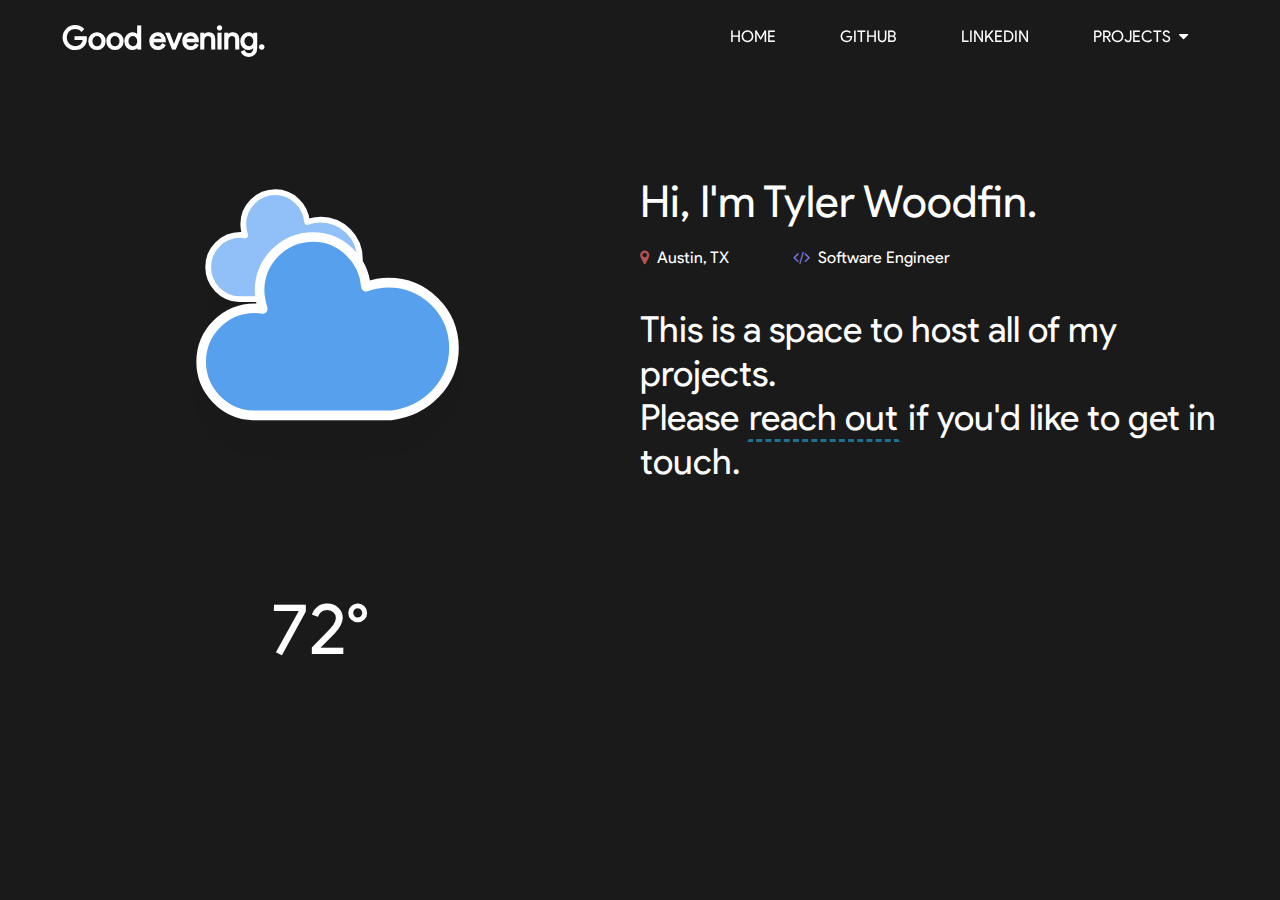
==== index.html @ 0537c190 "Added sample weather to left column, need to add actions to right" ====
<html xmlns="http://www.w3.org/1999/xhtml" xml:lang="en" lang="en">
  <head>
    <title>AlarmUI</title>

    <!-- Libraries -->
    <script src="https://ajax.googleapis.com/ajax/libs/jquery/3.4.1/jquery.min.js"></script>
    <link rel="stylesheet" href="https://cdnjs.cloudflare.com/ajax/libs/font-awesome/4.7.0/css/font-awesome.min.css">

    <!-- CSS -->
    <link rel="stylesheet" type="text/css" href="../assets/style.css">

    <meta name="viewport" content="width=device-width, initial-scale=1">
    <meta charset="UTF-8">
    <meta name="description" content="Tyler Woodfin is a software consultant in Austin, Texas.">
    <meta name="keywords" content="tyler, woodfin, consultant, austin">
    <meta name="viewport" content="width=device-width, initial-scale=1.0">

    <!-- Favicon -->   
    <link href="../assets/favicon.ico" rel="shortcut icon"/>

    <!-- Load remaining coments -->
    <script src="../assets/theme.js"></script>

  </head>

  <!-- Thanks for looking at my source code! If you'd like to know more about my skills and qualifications, please request a resume through the feedback link on this page. -->

  <body>

    <div id="topBar"></div> <!-- Use this to insert topBar.html -->
    
    <div class="column1">
        <img src="assets/weather/cloudy.svg" style="top: 0px; width: 80%; margin-left: 10%;"></img>
        <p style="font-size: 72px; font-weight:300; bottom: 60px; text-align: center;">72°</p>
    </div>

    <div class="column2">
        <h1 class="headline">Hi, I'm Tyler Woodfin.</h1>
        
        <p style="font-size: 18px; padding-bottom: 20px;">

          <div class="attributeContainer">
            <div class="attributeMap"><em class="fa fa-map-marker" aria-hidden="true"></em>Austin, TX</div>
            <div class="attributeCode"><em class="fa fa-code"></em>Software Engineer</div>
          </div>
        
        </p>

        <h2 id="bodyFeedback">
          This is a space to host all of my projects.<br>Please <a onClick="feedback()" class="dashed" >reach out</a> if you'd like to get in touch.
        </h2>
    </div>

  </body>
</html>
---- assets/style.css ----
/* GLOBAL */

    html {
        box-sizing: border-box;
        background: #1a1a1a;
      }

    *,
    *:before,
    *:after {
        box-sizing: inherit;
        padding: 0;
        margin: 0;
        list-style: none;
        text-decoration: none;
    }

    @font-face {
      font-family: 'productSans';
      src: url('productSans.ttf');
    }

    /* @font-face {
      font-family: 'Roboto Slab', serif;
    } */

    body {
        font-family: "productSans", -apple-system, BlinkMacSystemFont, "avenir next", avenir, "helvetica neue", helvetica, ubuntu, roboto, noto, "segoe ui", arial, sans-serif;
        height: 100%;
        color: #fff;
    }

    header {
      padding-bottom: 80px;
      margin-bottom: -7px;
    }

/* TopNav */
    nav {
      /* background: #1a1a1a; */
      position: fixed;
      right: 0;
      width: 100%;
      height: auto;
      z-index: 1;
      display: flex;
      justify-content: space-between;
      align-items: center;
      padding: 0 60px;
    }

    #appsButton {
        color: #fff;
    }

    nav #brand {
      font-size: 32px;
      font-weight: bold;
      color: #fff;
      padding-left: 2px;
    }
    nav #menu {
      position: relative;
      display: flex;
      height: 100%;
    }
    nav li {
      padding: 0px 30px;
      cursor: pointer;
      line-height: 70px;
      transition: all 0.2s ease-out;
      border: 2px solid transparent;
      color: #fff;
      width: 100%;
    }

    nav li:hover {
      background: #333;
      border: 2px solid #fff;
    }

    #appMenu {
      display: none;
      width: 33%;
      float: right;
      z-index: 0;
    }

    .appMenuUL {
      float: right;
      border: 2px solid #fff;
      background: #1a1a1a;
      /* display: flex; */
    }

    #hamburger {
      position: fixed;
      right: 25px;
      z-index: 999;
      width: 40px;
      height: 40px;
      cursor: pointer;
      transition: all 0.3s ease-out;
      visibility: hidden;
      opacity: 0;
    }
    #hamburger .line {
      height: 7px;
      background: #fff;
      margin: 5px auto;
      backface-visibility: hidden;
    }

    #hamburger.active #one {
      transform: rotate(45deg) translateX(6px) translateY(6px);
      /* background: #d55b5b; */
    }
    #hamburger.active #two {
      opacity: 0;
      /* background: #d55b5b; */
    }
    #hamburger.active #three {
      transform: rotate(-45deg) translateX(10px) translateY(-12px);
      /* background: #d55b5b; */
    }

    #storePage {
      display: none;
    }

    .mobile-menu {
      z-index: 0;
      position: absolute;
      top: 0px;
      background: #1a1a1a;
      width: 100%;
      height: 100%;
      visibility: hidden;
      opacity: 0;
      transition: all 0.3s ease-out;
      display: table;
    }
    .mobile-menu .mobile-menu__items {
      height: 50px;
      display: table-cell;
      vertical-align: middle;
    }
    .mobile-menu .mobile-menu__items li {
      display: block;
      text-align: center;
      padding: 20px 0;
      text-align: center;
      font-size: 35px;
      min-height: 50px;
      font-weight: bold;
      cursor: pointer;
      transition: all 0.3s ease-out;
      color: #fff;
    }
    .mobile-menu .mobile-menu__items li:hover {
      color: #fff;
      background: #212121;
    }
    .mobile-menu .mobile-menu__items li:hover a {
      transition: all 0.3s ease-out;
      color: #fff;
    }
    .mobile-menu .mobile-menu__items li a {
      color: #fff;
    }
    .mobile-menu.active {
      visibility: visible;
      opacity: 0.95;
      position: fixed;  /* lock scrolling on mobile */
    }

    .subnav {
      float: left;
      overflow: hidden;
    }
  
    .subnav .subnavbtn {
      font-size: 16px;  
      border: none;
      outline: none;
      color: white;
      padding: 14px 16px;
      background-color: inherit;
      margin: 0;
    }

    .subnav-content {
      display: none;
      position: absolute;
      left: 0;
      background-color: red;
      width: 100%;
      z-index: 1;
    }

    .subnav:hover .subnavbtn {
      background-color: red;
    }
    
    .subnav-content a {
      float: left;
      color: white;
      text-decoration: none;
    }
    
    .subnav-content a:hover {
      display: block;
      background-color: #eee;
      color: black;
    }
    
    .subnav:hover .subnav-content {
      display: block;
    }

/* Body */

    .attributeContainer {
      padding-bottom: 40px;
    }

    .attributeMap {
      display: inline-block;
      padding-right: 60px;
    }

    .attributeCode {
      display: inline-block;
    }

    .fa-map-marker {
      color: #b45353;
      padding-right: 8px;
    }

    .fa-code {
      color: #7f7fe6;
      padding-right: 8px;
    }

    .column1 {
      float: left;
      width: 50%;
      /* margin-top: 8%; */
    } /* Update landscape mobile when updating this */

    .column2 {
      float: left;
      width: 50%;
      padding-right: 60px;
      margin-top: 8%;
    }

    .face {
      display: block;
      max-height: 45vh;
      margin-left: auto;
      margin-right: auto;
      margin-bottom: 40px;
      image-orientation: from-image;
      -webkit-box-shadow: -14px 21px 28px -2px rgba(135, 135, 135, 0.34);
      -moz-box-shadow: -14px 21px 28px -2px rgba(135, 135, 135, 0.34);
      box-shadow: -14px 21px 28px -2px rgba(135, 135, 135, 0.34);
    }

    .blogImg {
      display: block;
      max-height: 45vh;
      max-width: -moz-available;          /* WebKit-based browsers will ignore this. */
      max-width: -webkit-fill-available;  /* Mozilla-based browsers will ignore this. */
      margin-left: auto;
      margin-right: auto;
      margin-bottom: 40px;
      image-orientation: from-image;
      -webkit-box-shadow: -14px 21px 28px -2px rgba(135, 135, 135, 0.34);
      -moz-box-shadow: -14px 21px 28px -2px rgba(135, 135, 135, 0.34);
      box-shadow: -14px 21px 28px -2px rgba(135, 135, 135, 0.34);
    }

    .headline {
      font-size: 44px;
      font-weight:normal
    }

    .underTextArea {
      padding-right: 5px;
    }

    .dashed {
      color: #fff;
      text-decoration: none;
      border: 2px solid transparent;
      border-bottom: 3px #236f92 dashed;
      transition: font 0.2s ease;
      cursor: pointer;
    }

    .dashed:hover {
      background: #333;
      border-bottom: 0px;
      border: 2px solid #fff;
    }

    .nodashed { 
      border-bottom: 0px;
      font-size: 16px;
      cursor: pointer;

      /* for buttons */
      padding: 0;
      border: none;
      background: none;
      color: #fff;
    }

    .nodashed:hover {
      color: #fccc75;
    }

    textarea, #emails, #name {
      border-radius: 12px;
      border: 2px solid #fff;
      resize: none;
      padding: 16px;
      font-size:1em;
      background-color: #1a1a1a;
      color: #fccc75;
      font-family: "productSans", -apple-system, BlinkMacSystemFont, "avenir next", avenir, "helvetica neue", helvetica, ubuntu, roboto, noto, "segoe ui", arial, sans-serif;
    }

    #emails, #name {
      width: -moz-available;
      width: -webkit-fill-available;
    }

    #emails:focus, #name:focus {
        outline-width: 0;
    }

    #errorText {
      color: #ef5350;
    }

    textarea:focus {
      outline: none;
    }

    #bodyFeedback {
      font-weight: normal;
      padding-bottom: 20px;
      font-size: 36px;
    }

    .threeColumn .column {
      float: left;
      width: 33.33%;
      padding: 5px;
    }
    
    /* Clearfix (clear floats) */
    .threeColumn .row::after {
      content: "";
      clear: both;
      display: table;
    }

    .threeColumn img {
      width:100%;
      max-width: 300px;
      max-height: 300px;

      -webkit-box-shadow: -14px 21px 28px -2px rgba(135, 135, 135, 0.34);
      -moz-box-shadow: -14px 21px 28px -2px rgba(135, 135, 135, 0.34);
      box-shadow: -14px 21px 28px -2px rgba(135, 135, 135, 0.34);
      margin-top: 50px;
      margin-bottom: 25px;
    }

    .tpnTitle {
      font-size: 36px;
      margin-bottom: 8px;
    }

    .tpnTitleDescriptionDesktop {
      font-size: 17px;
      color: #e0e0e0;
      font-weight: 100;
      max-width: 70%;
      margin: auto;
    }

    .tpnTitleDescriptionMobile {
      display: none;
    }

    .tpnHeader {
      font-size: 24px;
      margin-bottom: 5px;
    }

    .tpnDescription {
      font-size: 16px;
      color: #f5f5f5;
      max-width: 80%;
      margin: auto;
      margin-bottom: 50px;
    }

    .tpnYear {
      font-size: 16px;
      color: #fccc75;
      margin: auto;
      margin-bottom: 8px;
    }

/* Blog */

.article_header {
  font-family: 'Roboto Slab', serif;
  font-size: 44px;
}

.article_date {
  font-size: 18px;
  color: #6a6a6a;
  padding-bottom: 20px;
}

.article {
  font-size: 16px;
  color: #eee;
  font-family: 'Roboto Slab', serif;
  padding-bottom: 50px;
}

#articles {
  max-width: 600px;
  margin: auto;
  padding-top: 80px;
}

/* Mobile */

    @media screen and (max-width: 1200px) {
      .face {
        max-width: 196px;
        max-height: 320px;
      }
    }

    @media screen and (max-width: 999px) {

      nav {
        padding: 0 30px;
        height: 100px;
      }

      .column1 {
        width: 100%;
        /* margin-bottom: 40px;
        margin-top: 40px; */
      }
      
      .column2 {
        width: 100%;
        text-align: center;
        padding-left: 20px;
        padding-right: 20px;
        padding-bottom: 30px;
        margin-top: 40px;
      }

      .face {
        max-width: 196px;
        max-height: 320px;
      }

      nav #brand {
        font-size: 30px;
      }

      .fa-map-marker {
        padding-left: 30px;
      }

      .headline {
        font-size: 32px;
      }

      #bodyFeedback {
        font-size: 20px;
      }

      #articles {
        padding-top: 40px;
      }

      .threeColumn .column {
        float: left;
        width: 100%;
        padding: 5px;
      }

      .tpnTitle {
        font-size: 32px;
      }

      .tpnTitleDescriptionDesktop {
        display: none;
      }

      .tpnTitleDescriptionMobile {
        display: block;
        font-size: 17px;
        color: #e0e0e0;
        font-weight: 100;
        margin: auto;
      }

    }

    @media screen and (max-width: 999px) and (orientation: landscape) {

      nav {
        height: 70px;
      }
      .column1 {
        width: 40%;
        /* margin-top: 20px; */
        z-index: 0;
      }

      .column2 {
        width: 60%;
        margin-top: 20px;
      }

      .face {
        max-height: 230px;
      }
    }

    @media (max-width: 999px) {
      nav #menu {
        display: none;
      }
    }

    @media (max-width: 999px) {
      #hamburger {
        visibility: visible;
        opacity: 1;
      }
    }

    @media (min-width: 1000px) {
      .mobile-menu {
        visibility: hidden !important;
      }
    }

    /* Change Menu for different screen heights; even if the phone is large, if it's landscape, it's smaller! */
    @media (max-height: 750px) {
      .mobile-menu .mobile-menu__items li {
        padding: 10px 0;
      }

      #appLink {
        display: none;
      }

      #storePage {
        display: block;
      }
    }

    @media (max-height: 600px) {
      /* .mobile-menu.active {
        position: inherit;
      }*/

      .mobile-menu {
        top: 0;
        padding-top: 70px;
      }

      .mobile-menu .mobile-menu__items li {
        padding: 0;
      }
    }

    @media (min-height: 950px) {
      .mobile-menu .mobile-menu__items li {
        padding: 30px 0;
      }
    }

/* AlarmUI */
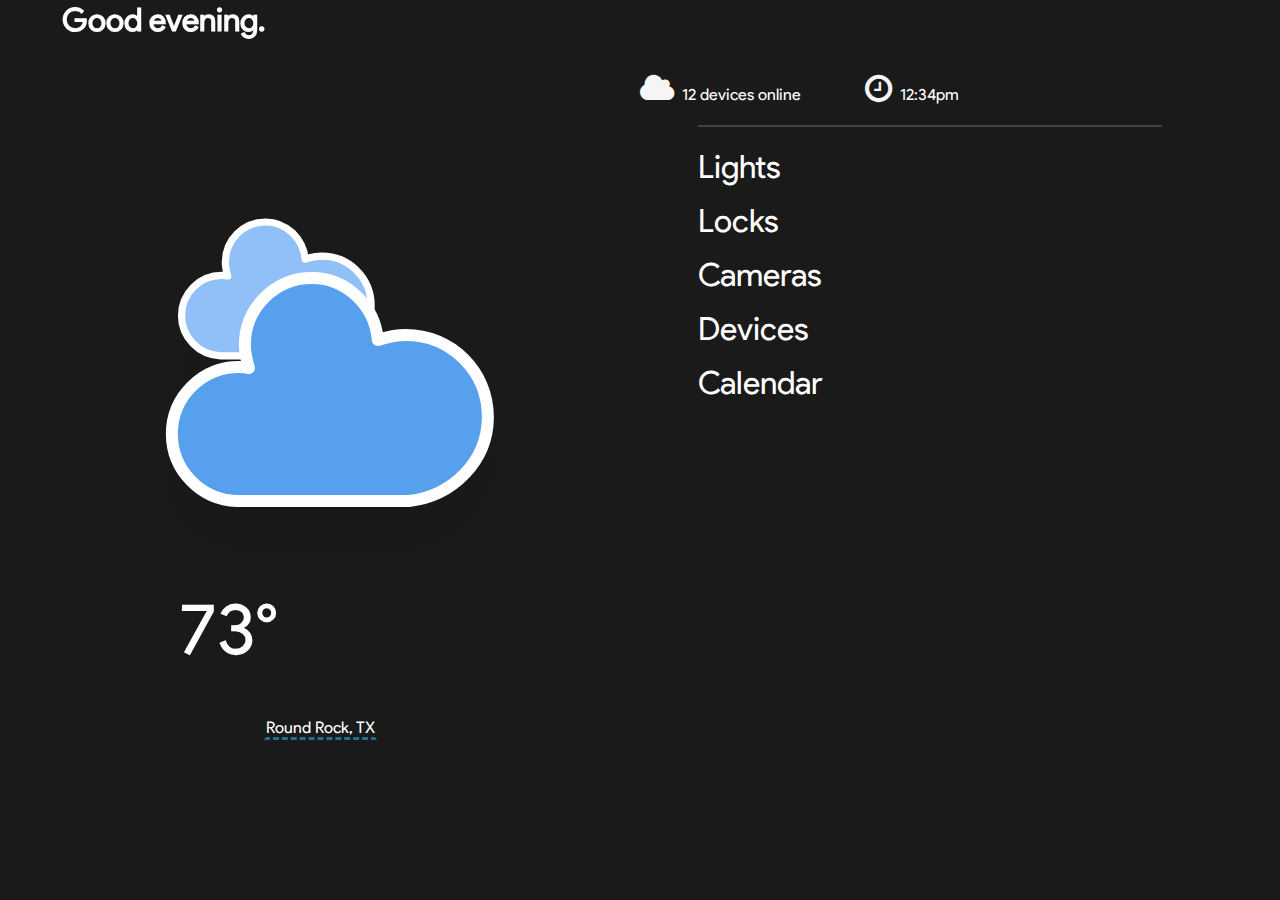
==== commit 1907b353: "Finished inital prototype screen" ====
--- a/index.html
+++ b/index.html
@@ -30,25 +30,35 @@
     <div id="topBar"></div> <!-- Use this to insert topBar.html -->
     
     <div class="column1">
-        <img src="assets/weather/cloudy.svg" style="top: 0px; width: 80%; margin-left: 10%;"></img>
-        <p style="font-size: 72px; font-weight:300; bottom: 60px; text-align: center;">72°</p>
+        <img src="assets/weather/cloudy.svg" style="top: 0px; width: 100%; background-position: center center; background-repeat: no-repeat;">
+        <div style="position: absolute; left: 14%; top: 65%; z-index: -1;">
+          <p style="font-size: 72px; font-weight:300; text-align: center;">73°</p>
+        </div>
+        <div style="text-align: center; padding-top: 5px;">
+          <a href="#" class="dashed">Round Rock, TX</a>
+        </div>
     </div>
 
     <div class="column2">
-        <h1 class="headline">Hi, I'm Tyler Woodfin.</h1>
-        
-        <p style="font-size: 18px; padding-bottom: 20px;">
+      <div class="attributeContainer">
+        <div class="attributeMap"><em class="fa fa-cloud" aria-hidden="true"></em>12 devices online</div>
+        <div class="attributeCode"><em class="fa fa-clock-o"></em>12:34pm</div>
 
-          <div class="attributeContainer">
-            <div class="attributeMap"><em class="fa fa-map-marker" aria-hidden="true"></em>Austin, TX</div>
-            <div class="attributeCode"><em class="fa fa-code"></em>Software Engineer</div>
-          </div>
-        
-        </p>
+        <hr>
+      </div>
 
-        <h2 id="bodyFeedback">
-          This is a space to host all of my projects.<br>Please <a onClick="feedback()" class="dashed" >reach out</a> if you'd like to get in touch.
-        </h2>
+      
+
+      <h1 class="headline">Lights</h1>
+
+      <h1 class="headline">Locks</h1>
+
+      <h1 class="headline">Cameras</h1>
+
+      <h1 class="headline">Devices</h1>
+
+      <h1 class="headline">Calendar</h1>
+
     </div>
 
   </body>
--- a/assets/style.css
+++ b/assets/style.css
@@ -124,8 +124,13 @@
       /* background: #d55b5b; */
     }
 
-    #storePage {
-      display: none;
+    hr {
+      border: 1px solid #424242;
+      background: #424242;
+      margin-top: 20px;
+      width: 80%;
+      margin-left: auto;
+      margin-right: auto;
     }
 
     .mobile-menu {
@@ -221,7 +226,7 @@
 /* Body */
 
     .attributeContainer {
-      padding-bottom: 40px;
+      padding-bottom: 20px;
     }
 
     .attributeMap {
@@ -233,13 +238,16 @@
       display: inline-block;
     }
 
-    .fa-map-marker {
-      color: #b45353;
+    .fa-cloud {
+      color: whitesmoke;
+      font-size: 32px;
       padding-right: 8px;
     }
 
-    .fa-code {
-      color: #7f7fe6;
+    .fa-clock-o {
+      color: whitesmoke;
+      font-size: 32px;
+      font-weight: 100;
       padding-right: 8px;
     }
 
@@ -253,7 +261,6 @@
       float: left;
       width: 50%;
       padding-right: 60px;
-      margin-top: 8%;
     }
 
     .face {
@@ -283,8 +290,11 @@
     }
 
     .headline {
-      font-size: 44px;
-      font-weight:normal
+      font-weight: 100;
+      font-size: 32px;
+      padding-bottom: 15px;
+      text-align: left;
+      padding-left: 10%;
     }
 
     .underTextArea {
@@ -472,7 +482,6 @@
         padding-left: 20px;
         padding-right: 20px;
         padding-bottom: 30px;
-        margin-top: 40px;
       }
 
       .face {
@@ -486,10 +495,6 @@
 
       .fa-map-marker {
         padding-left: 30px;
-      }
-
-      .headline {
-        font-size: 32px;
       }
 
       #bodyFeedback {
@@ -537,7 +542,6 @@
 
       .column2 {
         width: 60%;
-        margin-top: 20px;
       }
 
       .face {
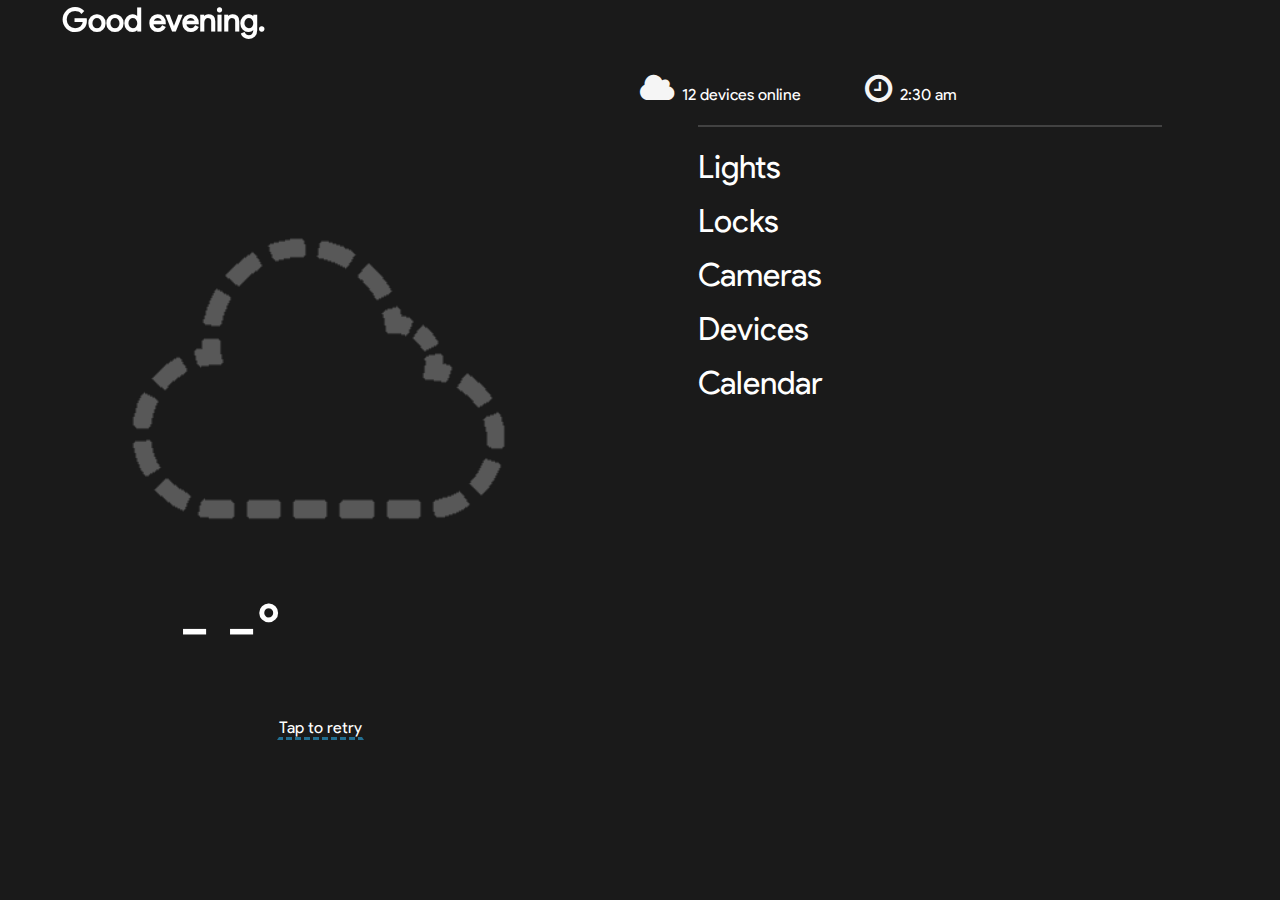
==== commit 3b87697c: "Finished weather, finished clock" ====
--- a/index.html
+++ b/index.html
@@ -21,6 +21,9 @@
     <!-- Load remaining coments -->
     <script src="../assets/theme.js"></script>
 
+    <!-- update components -->
+    <script src="../assets/update.js"></script>
+
   </head>
 
   <!-- Thanks for looking at my source code! If you'd like to know more about my skills and qualifications, please request a resume through the feedback link on this page. -->
@@ -30,19 +33,21 @@
     <div id="topBar"></div> <!-- Use this to insert topBar.html -->
     
     <div class="column1">
-        <img src="assets/weather/cloudy.svg" style="top: 0px; width: 100%; background-position: center center; background-repeat: no-repeat;">
+        <img id="weatherIcon" src="assets/weather/offline.png" style="top: 0px; width: 100%; background-position: center center; background-repeat: no-repeat;">
         <div style="position: absolute; left: 14%; top: 65%; z-index: -1;">
-          <p style="font-size: 72px; font-weight:300; text-align: center;">73°</p>
+          <p id="temperature" style="font-size: 72px; font-weight:300; text-align: center;">- -°</p>
         </div>
         <div style="text-align: center; padding-top: 5px;">
-          <a href="#" class="dashed">Round Rock, TX</a>
+          <a id="location" href="#" class="dashed">Tap to retry</a>
+
+          <!-- https://api.openweathermap.org/data/2.5/weather?zip={ZIP}&appid={API KEY} -->
         </div>
     </div>
 
     <div class="column2">
       <div class="attributeContainer">
         <div class="attributeMap"><em class="fa fa-cloud" aria-hidden="true"></em>12 devices online</div>
-        <div class="attributeCode"><em class="fa fa-clock-o"></em>12:34pm</div>
+        <div class="attributeCode" id="clock"><em class="fa fa-clock-o"></em>--:-- qm</div>
 
         <hr>
       </div>
--- a/assets/style.css
+++ b/assets/style.css
@@ -28,6 +28,7 @@
         font-family: "productSans", -apple-system, BlinkMacSystemFont, "avenir next", avenir, "helvetica neue", helvetica, ubuntu, roboto, noto, "segoe ui", arial, sans-serif;
         height: 100%;
         color: #fff;
+        cursor: none;
     }
 
     header {
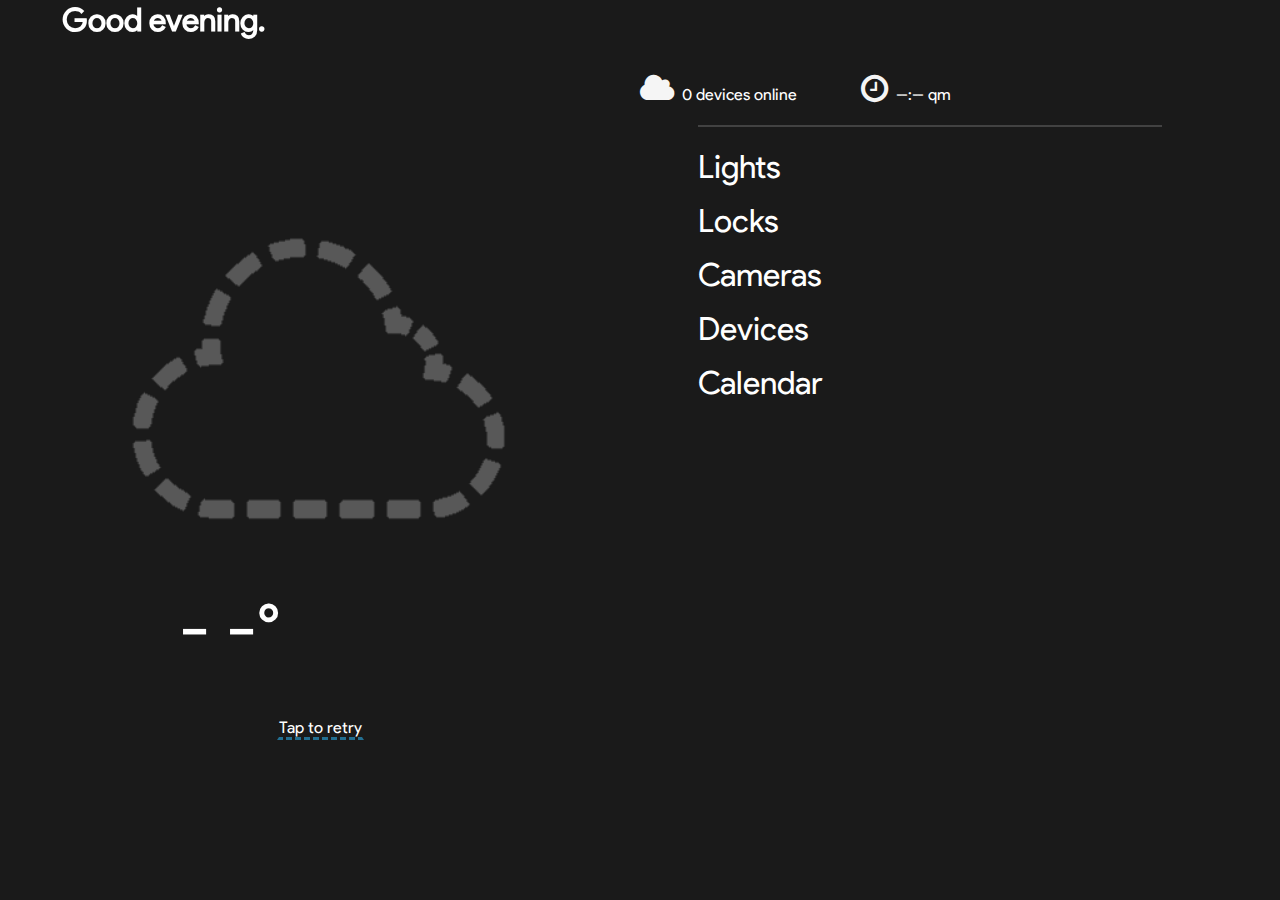
==== commit 7db3bcc8: "Updated to support "devices online" section, automatically updating weather/clock" ====
--- a/index.html
+++ b/index.html
@@ -39,14 +39,12 @@
         </div>
         <div style="text-align: center; padding-top: 5px;">
           <a id="location" href="#" class="dashed">Tap to retry</a>
-
-          <!-- https://api.openweathermap.org/data/2.5/weather?zip={ZIP}&appid={API KEY} -->
         </div>
     </div>
 
     <div class="column2">
       <div class="attributeContainer">
-        <div class="attributeMap"><em class="fa fa-cloud" aria-hidden="true"></em>12 devices online</div>
+        <div class="attributeMap" id="deviceCount"><em class="fa fa-cloud" aria-hidden="true"></em>0 devices online</div>
         <div class="attributeCode" id="clock"><em class="fa fa-clock-o"></em>--:-- qm</div>
 
         <hr>
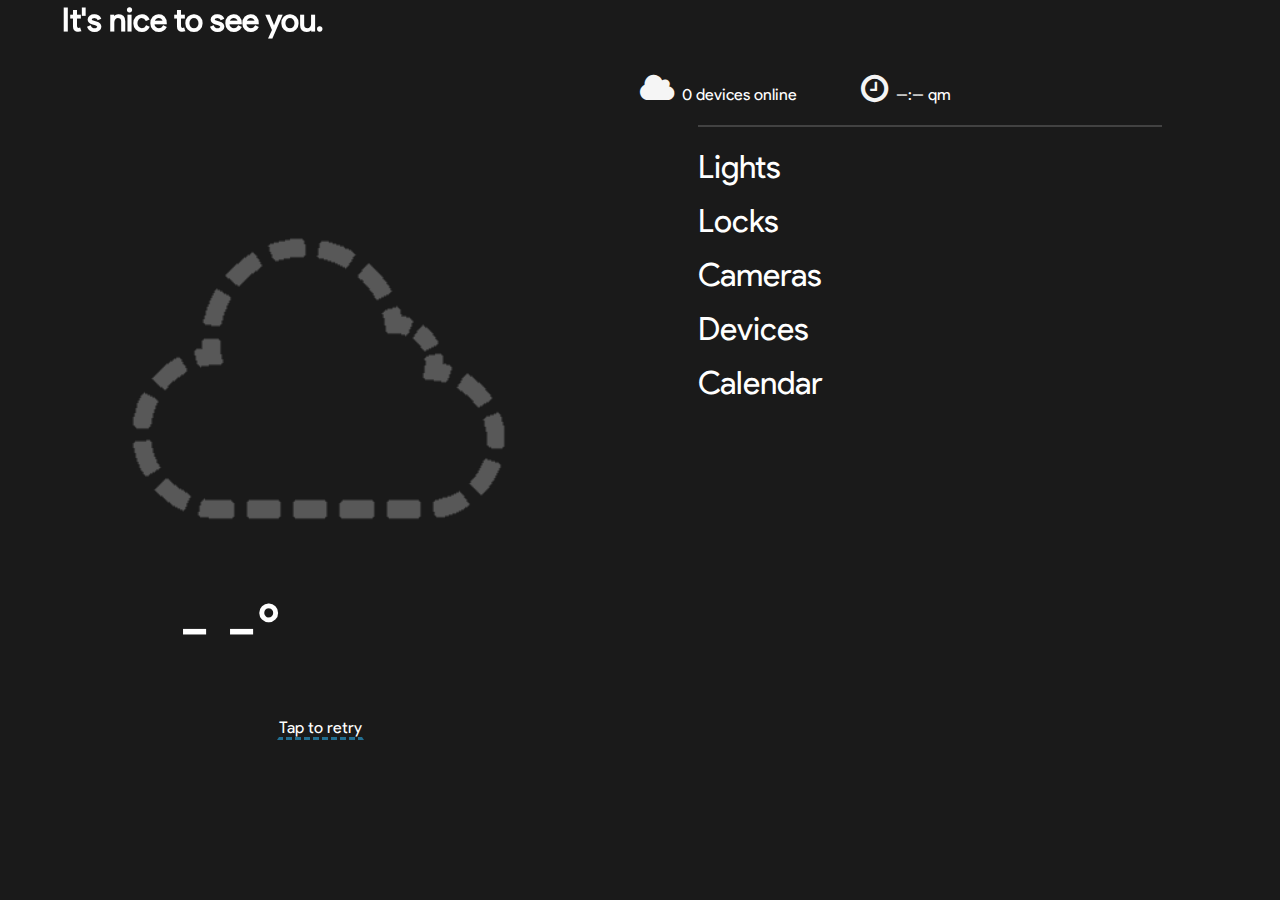
==== commit 8d3f0f4b: "Replaced "replaceAll" with "replace" to improve browser compatibility" ====
--- a/index.html
+++ b/index.html
@@ -30,7 +30,28 @@
 
   <body>
 
-    <div id="topBar"></div> <!-- Use this to insert topBar.html -->
+    <header style="z-index: 2000;">
+      <nav>
+          <a href="../" id="greeting">Is update.js missing?</a>
+      
+          <div id="hamburger">
+            <div class="line" id="one"></div>
+            <div class="line" id="two"></div>
+            <div class="line" id="three"></div>
+          </div>
+      </nav>
+      
+  </header>
+  
+  <div class="mobile-menu">
+  
+      <ul class="mobile-menu__items">
+          <a href="../"><li>Settings</li></a>
+          <a href="http://github.com/tylerjwoodfin" target="_blank"><li>Item 1</li></a>
+          <a href="http://linkedin.com/in/tylerjwoodfin" target="_blank"><li>Item 2</li></a>
+          <a href="https://play.google.com/store/search?q=mouthofrandom" target="_blank" id="storePage"><li>Item 3</li></a>
+      </ul>
+  </div>  
     
     <div class="column1">
         <img id="weatherIcon" src="assets/weather/offline.png" style="top: 0px; width: 100%; background-position: center center; background-repeat: no-repeat;">
@@ -66,3 +87,13 @@
 
   </body>
 </html>
+
+<script>
+  let appsDisplayed = false;
+
+  document.getElementById("hamburger").addEventListener("click", function(){
+          this.classList.toggle("active");
+          document.querySelector(".mobile-menu").classList.toggle("active");
+      });
+
+</script>--- a/assets/style.css
+++ b/assets/style.css
@@ -54,7 +54,7 @@
         color: #fff;
     }
 
-    nav #brand {
+    nav #greeting {
       font-size: 32px;
       font-weight: bold;
       color: #fff;
@@ -490,7 +490,7 @@
         max-height: 320px;
       }
 
-      nav #brand {
+      nav #greeting {
         font-size: 30px;
       }
 
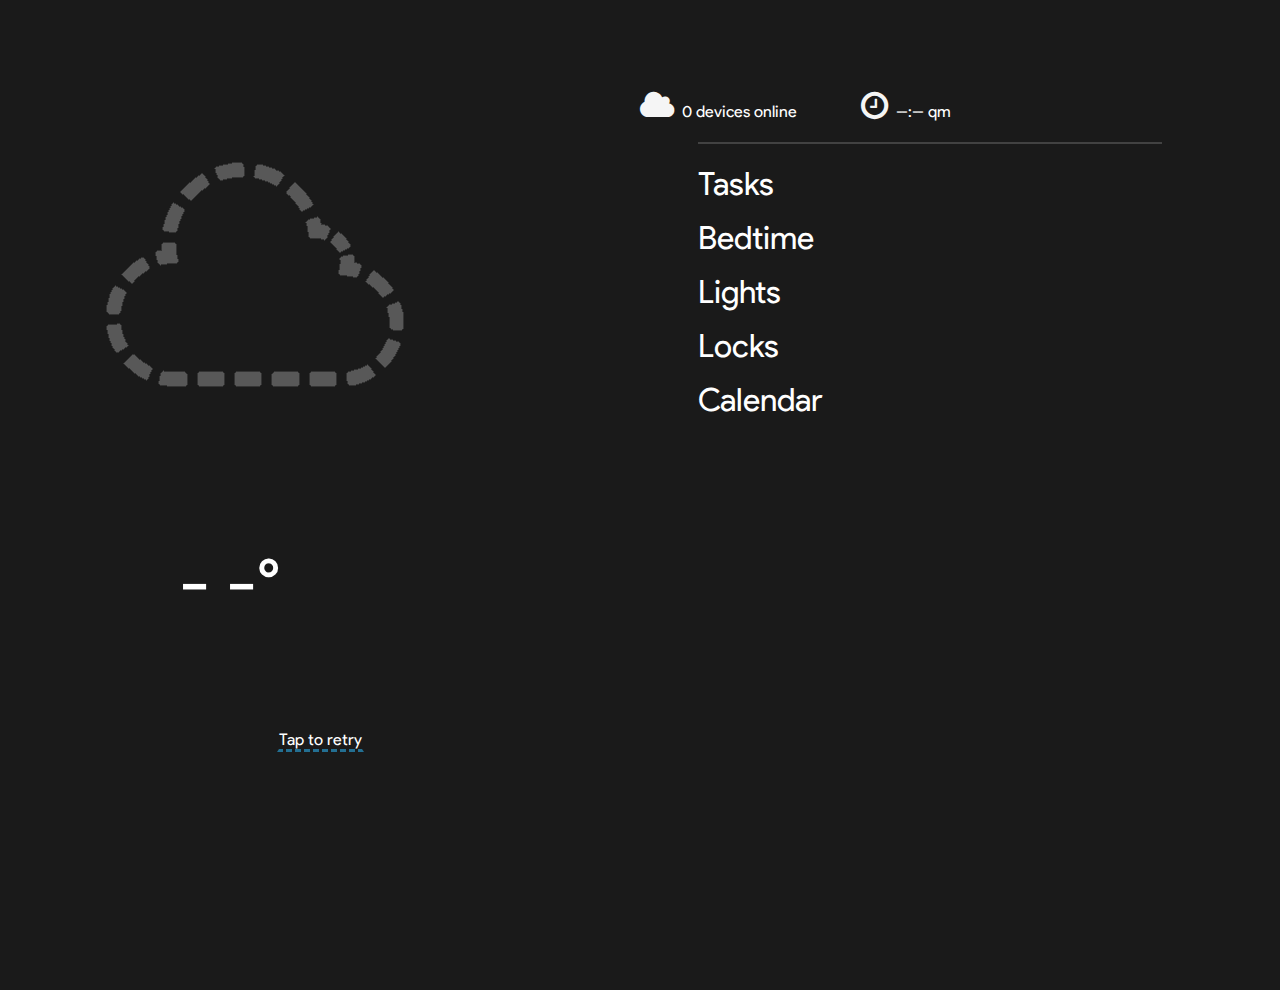
==== commit 94f2765e: "Finished out Greeting Mode" ====
--- a/index.html
+++ b/index.html
@@ -30,35 +30,43 @@
 
   <body>
 
-    <header style="z-index: 2000;">
+    <header>
       <nav>
-          <a href="../" id="greeting">Is update.js missing?</a>
-      
-          <div id="hamburger">
-            <div class="line" id="one"></div>
-            <div class="line" id="two"></div>
-            <div class="line" id="three"></div>
-          </div>
+          <a href="../" id="headline">Is update.js missing?</a>
       </nav>
       
   </header>
   
   <div class="mobile-menu">
-  
-      <ul class="mobile-menu__items">
+      <div id="hamburger">
+        <div class="line" id="one"></div>
+        <div class="line" id="two"></div>
+        <div class="line" id="three"></div>
+      </div>
+
+      <ul class="mobile-menu__items" id="menuItems">
           <a href="../"><li>Settings</li></a>
-          <a href="http://github.com/tylerjwoodfin" target="_blank"><li>Item 1</li></a>
-          <a href="http://linkedin.com/in/tylerjwoodfin" target="_blank"><li>Item 2</li></a>
-          <a href="https://play.google.com/store/search?q=mouthofrandom" target="_blank" id="storePage"><li>Item 3</li></a>
+          <a onclick="toggleGreetingMode()"><li>Greeting Mode</li></a>
       </ul>
-  </div>  
+
+      <div class="greetingArea">
+        <div id="greeting" style="display: none;" onclick="toggleGreetingMode()">
+          Your greeting will display here.
+        </div>
+        <br>
+        <div id="greetingSub" style="display: none;" onclick="toggleGreetingMode()">
+          Set in /secure/Greeting.
+        </div>
+      </div>
+      
+  </div> 
     
     <div class="column1">
-        <img id="weatherIcon" src="assets/weather/offline.png" style="top: 0px; width: 100%; background-position: center center; background-repeat: no-repeat;">
-        <div style="position: absolute; left: 14%; top: 65%; z-index: -1;">
+        <img id="weatherIcon" src="assets/weather/offline.png">
+        <div style="position: absolute; left: 14%; top: 60%; z-index: -1;">
           <p id="temperature" style="font-size: 72px; font-weight:300; text-align: center;">- -°</p>
         </div>
-        <div style="text-align: center; padding-top: 5px;">
+        <div style="text-align: center; padding-top: 100%;">
           <a id="location" href="#" class="dashed">Tap to retry</a>
         </div>
     </div>
@@ -73,15 +81,15 @@
 
       
 
-      <h1 class="headline">Lights</h1>
+      <h1 class="option" onclick="getTasks()">Tasks</h1>
 
-      <h1 class="headline">Locks</h1>
+      <h1 class="option" onclick="getBedtime()">Bedtime</h1>
 
-      <h1 class="headline">Cameras</h1>
+      <h1 class="option">Lights</h1>
 
-      <h1 class="headline">Devices</h1>
+      <h1 class="option">Locks</h1>
 
-      <h1 class="headline">Calendar</h1>
+      <h1 class="option">Calendar</h1>
 
     </div>
 
--- a/assets/style.css
+++ b/assets/style.css
@@ -11,6 +11,7 @@
         box-sizing: inherit;
         padding: 0;
         margin: 0;
+        top: 5%;
         list-style: none;
         text-decoration: none;
     }
@@ -33,18 +34,16 @@
 
     header {
       padding-bottom: 80px;
-      margin-bottom: -7px;
+      margin-bottom: 10px;
     }
 
 /* TopNav */
     nav {
-      /* background: #1a1a1a; */
       position: fixed;
       right: 0;
       width: 100%;
       height: auto;
-      z-index: 1;
-      display: flex;
+      /* display: flex; */
       justify-content: space-between;
       align-items: center;
       padding: 0 60px;
@@ -54,7 +53,7 @@
         color: #fff;
     }
 
-    nav #greeting {
+    nav #headline {
       font-size: 32px;
       font-weight: bold;
       color: #fff;
@@ -97,13 +96,13 @@
     #hamburger {
       position: fixed;
       right: 25px;
-      z-index: 999;
       width: 40px;
       height: 40px;
       cursor: pointer;
       transition: all 0.3s ease-out;
       visibility: hidden;
       opacity: 0;
+      top: 5%;
     }
     #hamburger .line {
       height: 7px;
@@ -142,8 +141,7 @@
       width: 100%;
       height: 100%;
       visibility: hidden;
-      opacity: 0;
-      transition: all 0.3s ease-out;
+      /* transition: all 0.3s ease-out; */
       display: table;
     }
     .mobile-menu .mobile-menu__items {
@@ -160,7 +158,7 @@
       min-height: 50px;
       font-weight: bold;
       cursor: pointer;
-      transition: all 0.3s ease-out;
+      /* transition: all 0.3s ease-out; */
       color: #fff;
     }
     .mobile-menu .mobile-menu__items li:hover {
@@ -168,7 +166,7 @@
       background: #212121;
     }
     .mobile-menu .mobile-menu__items li:hover a {
-      transition: all 0.3s ease-out;
+      /* transition: all 0.3s ease-out; */
       color: #fff;
     }
     .mobile-menu .mobile-menu__items li a {
@@ -252,9 +250,28 @@
       padding-right: 8px;
     }
 
+    .greetingArea {
+      display: table-cell;
+      vertical-align: middle;
+    }
+
+    #greeting {
+      text-align: center;
+      width: 100%;
+      font-size: 60px;
+    }
+
+    #greetingSub {
+      text-align: center;
+      width: 100%;
+      font-size: 28px;
+      color: cadetblue;
+    }
+
     .column1 {
       float: left;
       width: 50%;
+      height: 100%;
       /* margin-top: 8%; */
     } /* Update landscape mobile when updating this */
 
@@ -290,7 +307,7 @@
       box-shadow: -14px 21px 28px -2px rgba(135, 135, 135, 0.34);
     }
 
-    .headline {
+    .option {
       font-weight: 100;
       font-size: 32px;
       padding-bottom: 15px;
@@ -372,6 +389,15 @@
       width: 33.33%;
       padding: 5px;
     }
+
+    #weatherIcon {
+      position: absolute;
+      top: 30px;
+      width: 40%;
+      background-position: center center;
+      background-repeat: no-repeat;
+      z-index: -1;
+    }
     
     /* Clearfix (clear floats) */
     .threeColumn .row::after {
@@ -490,7 +516,7 @@
         max-height: 320px;
       }
 
-      nav #greeting {
+      nav #headline {
         font-size: 30px;
       }
 
@@ -591,7 +617,6 @@
 
       .mobile-menu {
         top: 0;
-        padding-top: 70px;
       }
 
       .mobile-menu .mobile-menu__items li {
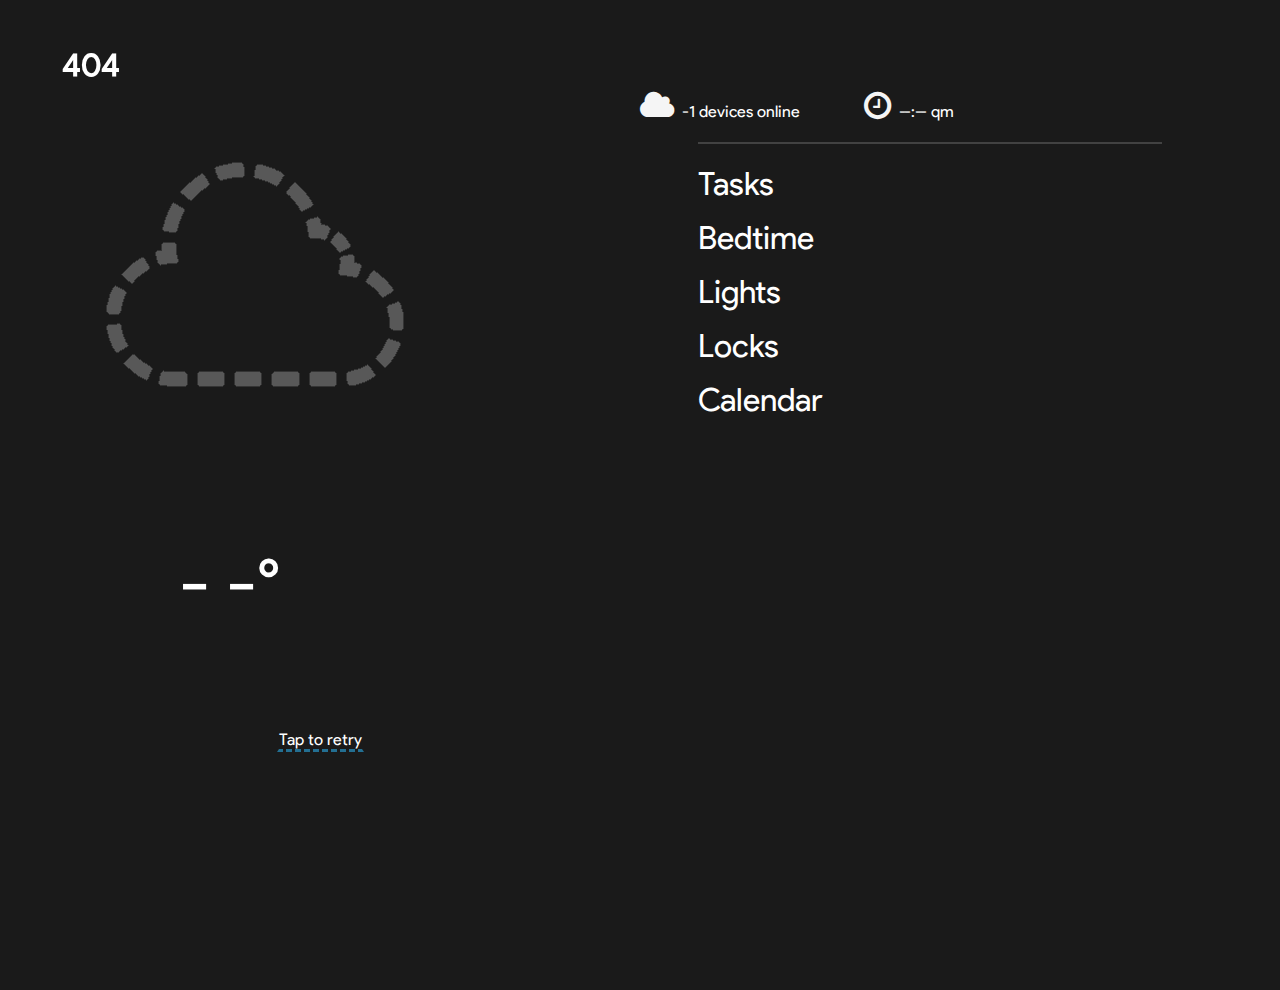
==== commit 274cc8b9: "Changed getTasks in update.js to generic "getDropboxFile"" ====
--- a/index.html
+++ b/index.html
@@ -81,9 +81,9 @@
 
       
 
-      <h1 class="option" onclick="getTasks()">Tasks</h1>
+      <h1 class="option" onclick="getDropboxFile(TasksFile)">Tasks</h1>
 
-      <h1 class="option" onclick="getBedtime()">Bedtime</h1>
+      <h1 class="option" onclick="getDropboxFile(BedtimeFile)">Bedtime</h1>
 
       <h1 class="option">Lights</h1>
 
--- a/assets/style.css
+++ b/assets/style.css
@@ -30,6 +30,7 @@
         height: 100%;
         color: #fff;
         cursor: none;
+        overflow: hidden;
     }
 
     header {
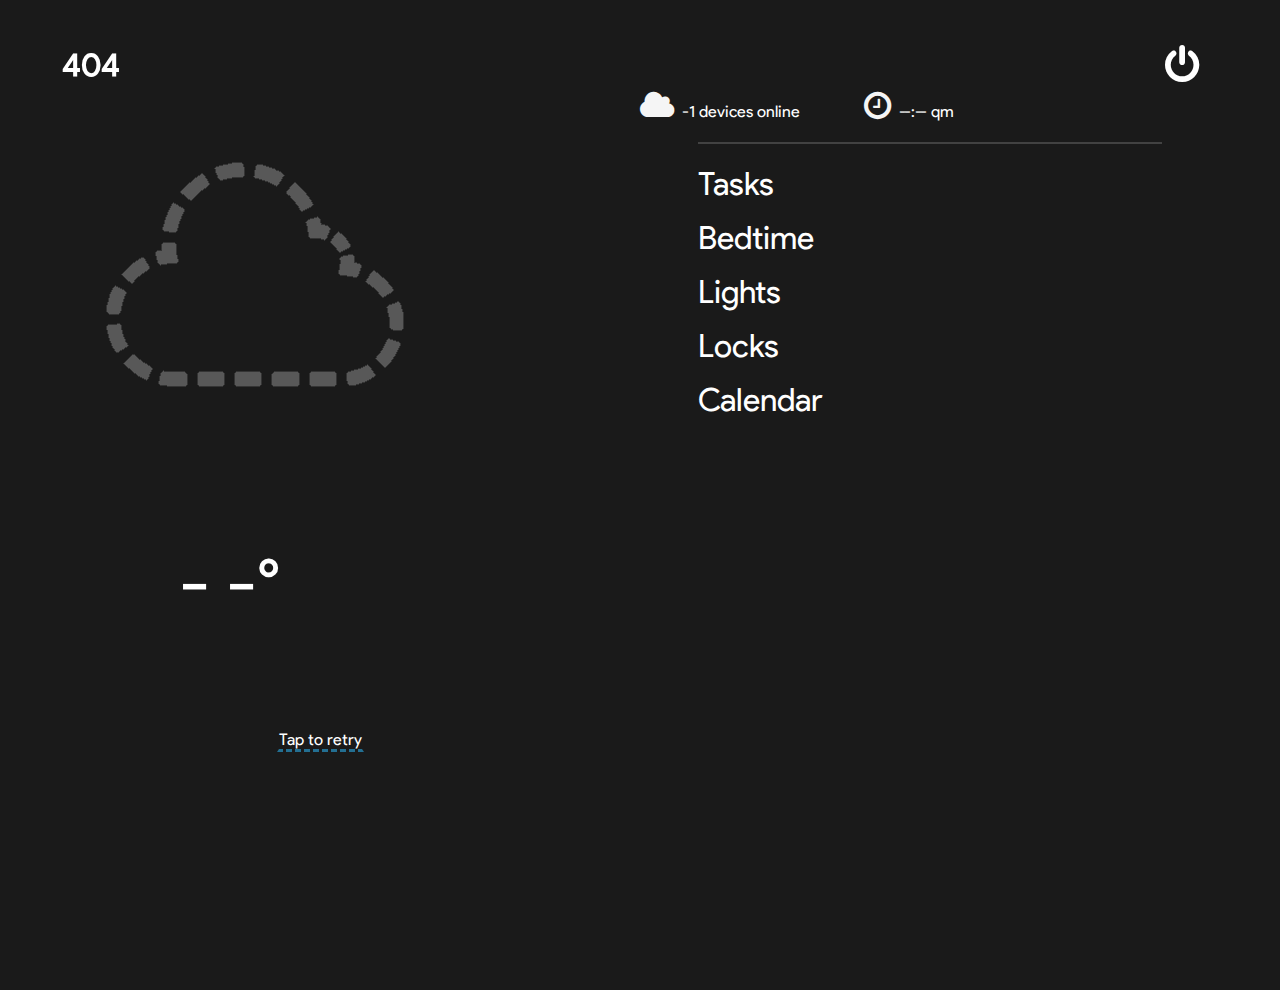
==== commit 3e06fd5f: "Added button to turn Raspberry Pi screen off" ====
--- a/index.html
+++ b/index.html
@@ -11,9 +11,6 @@
 
     <meta name="viewport" content="width=device-width, initial-scale=1">
     <meta charset="UTF-8">
-    <meta name="description" content="Tyler Woodfin is a software consultant in Austin, Texas.">
-    <meta name="keywords" content="tyler, woodfin, consultant, austin">
-    <meta name="viewport" content="width=device-width, initial-scale=1.0">
 
     <!-- Favicon -->   
     <link href="../assets/favicon.ico" rel="shortcut icon"/>
@@ -26,8 +23,6 @@
 
   </head>
 
-  <!-- Thanks for looking at my source code! If you'd like to know more about my skills and qualifications, please request a resume through the feedback link on this page. -->
-
   <body>
 
     <header>
@@ -36,8 +31,13 @@
       </nav>
       
   </header>
+
+  <div id="poweroff">
+    <em class="fa fa-power-off" onclick="powerOff()"></em>
+  </div>
   
   <div class="mobile-menu">
+
       <div id="hamburger">
         <div class="line" id="one"></div>
         <div class="line" id="two"></div>
@@ -81,9 +81,9 @@
 
       
 
-      <h1 class="option" onclick="getDropboxFile(TasksFile)">Tasks</h1>
+      <h1 class="option" onclick="getDropboxFile('TasksFile')">Tasks</h1>
 
-      <h1 class="option" onclick="getDropboxFile(BedtimeFile)">Bedtime</h1>
+      <h1 class="option" onclick="getDropboxFile('BedtimeFile')">Bedtime</h1>
 
       <h1 class="option">Lights</h1>
 
@@ -102,6 +102,6 @@
   document.getElementById("hamburger").addEventListener("click", function(){
           this.classList.toggle("active");
           document.querySelector(".mobile-menu").classList.toggle("active");
-      });
+  });
 
 </script>--- a/assets/style.css
+++ b/assets/style.css
@@ -94,6 +94,16 @@
       /* display: flex; */
     }
 
+    #poweroff {
+      position: fixed;
+      right: 75px;
+      width: 40px;
+      height: 40px;
+      cursor: pointer;
+      transition: all 0.3s ease-out;
+      top: 5%;
+    }
+
     #hamburger {
       position: fixed;
       right: 25px;
@@ -242,6 +252,10 @@
       color: whitesmoke;
       font-size: 32px;
       padding-right: 8px;
+    }
+
+    .fa-power-off {
+      font-size: 40px;
     }
 
     .fa-clock-o {
